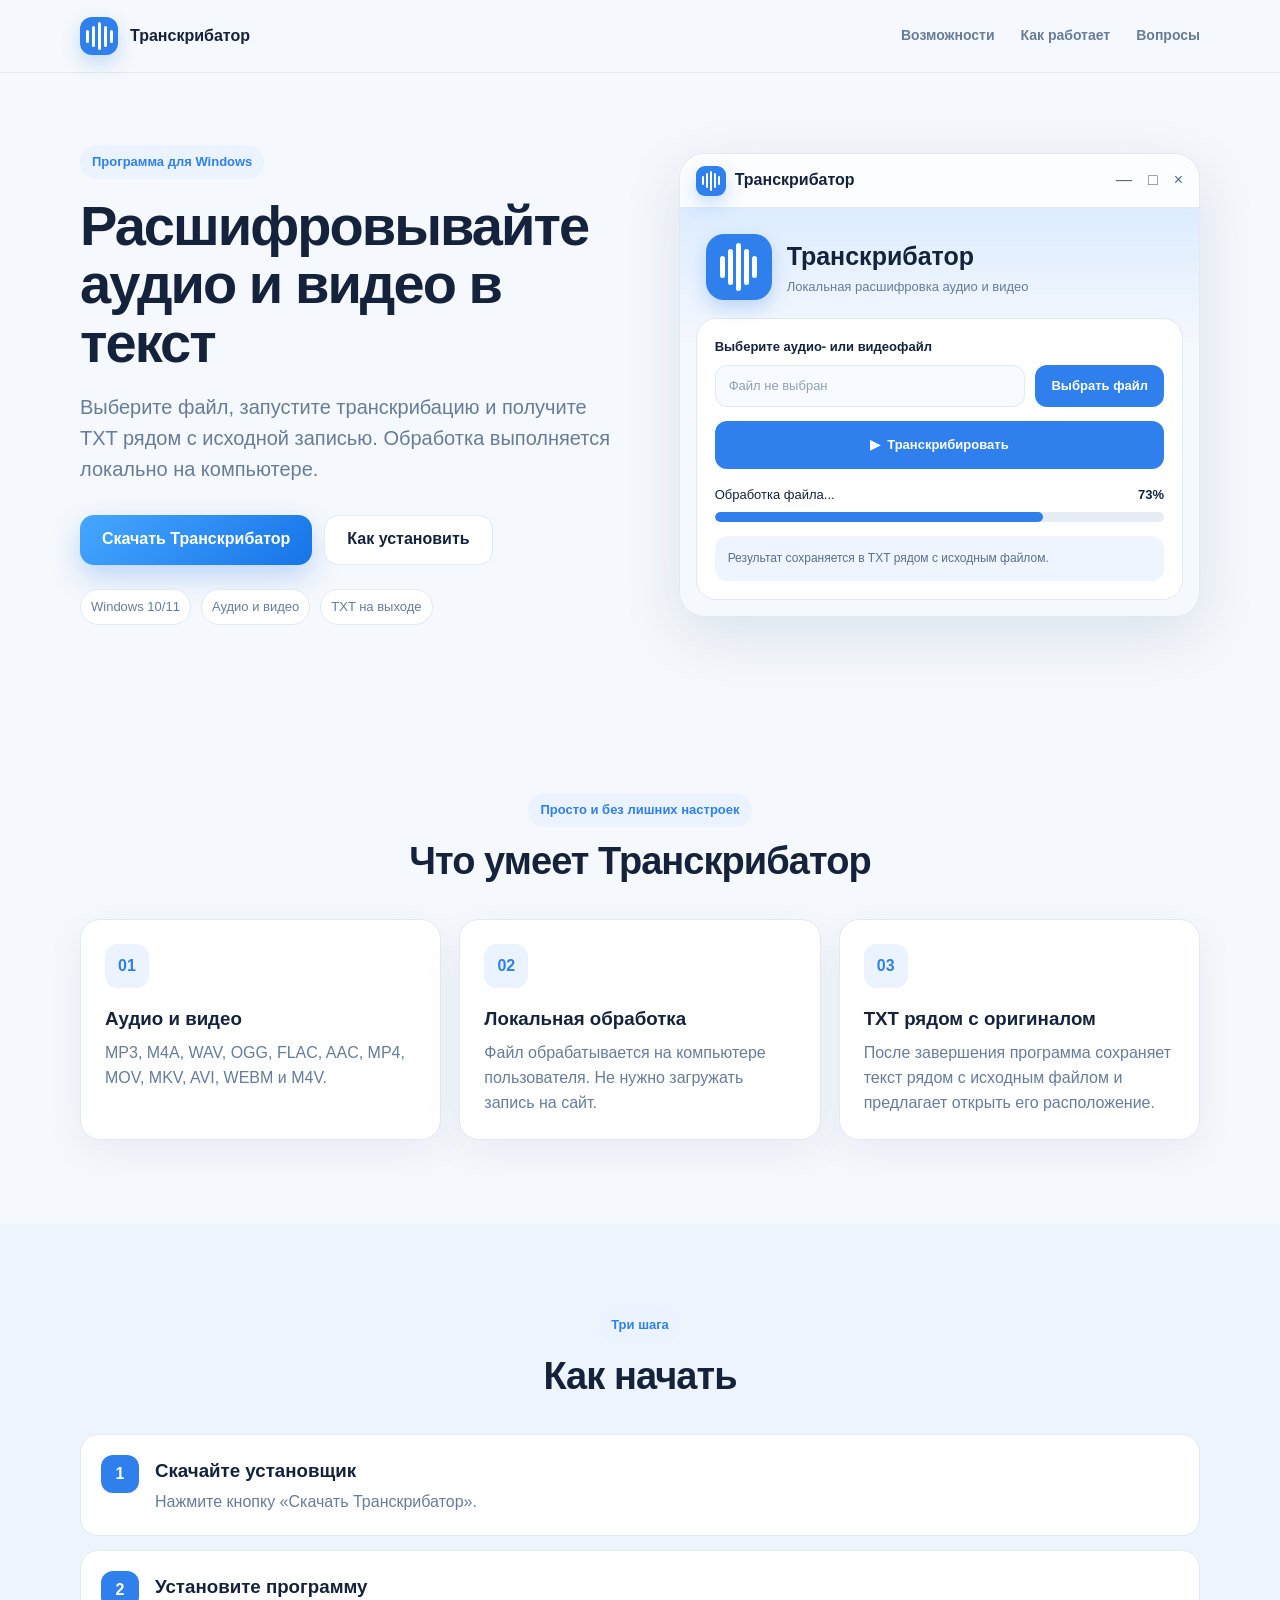
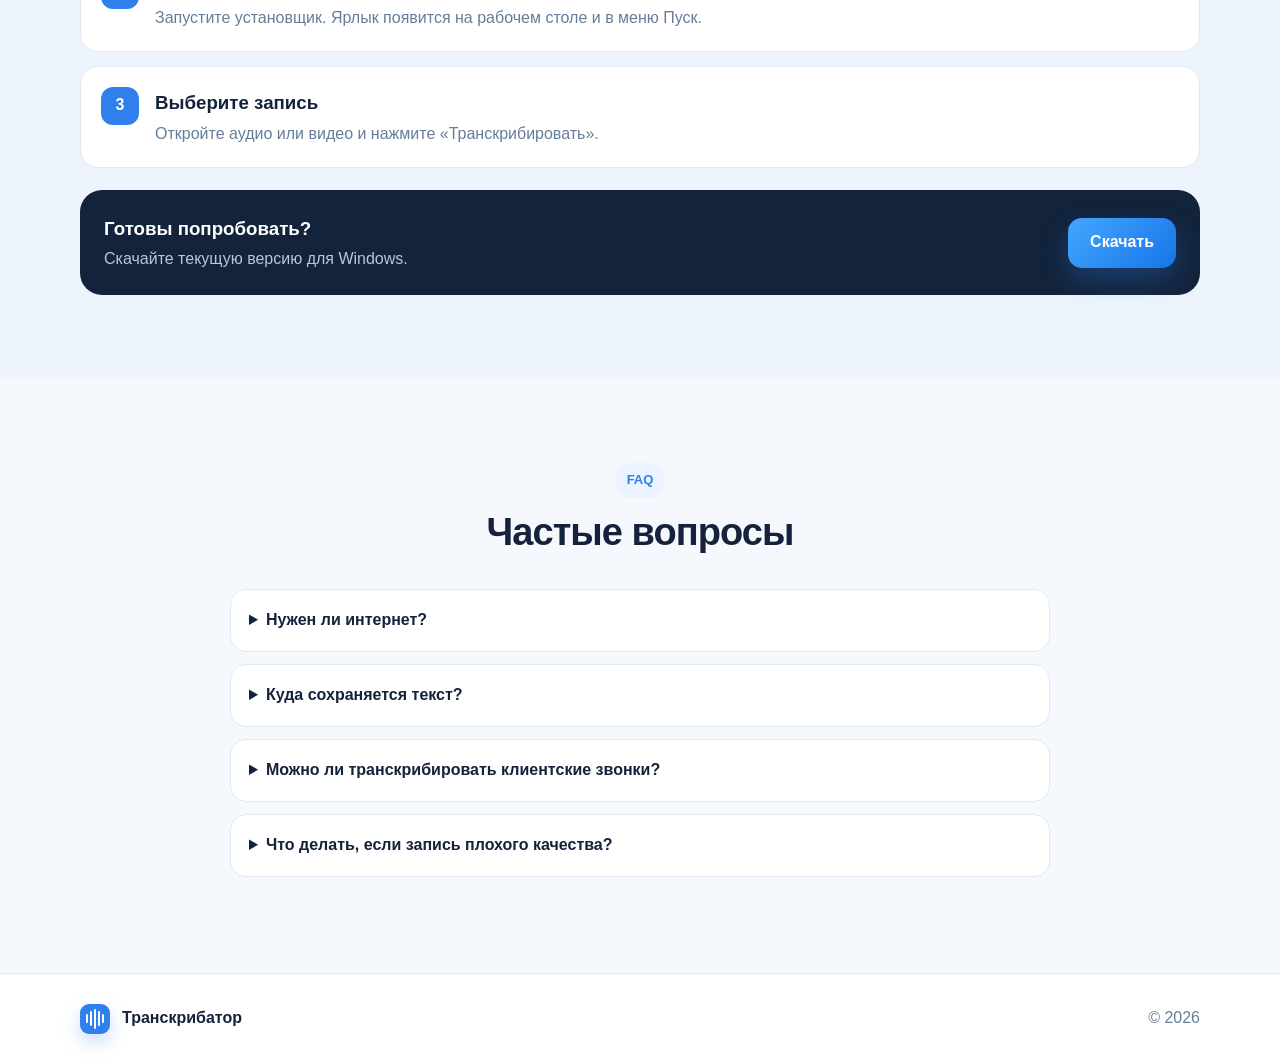
==== index.html @ 0312c775 "Add files via upload" ====
<!doctype html>
<html lang="ru">
<head>
  <meta charset="utf-8">
  <meta name="viewport" content="width=device-width, initial-scale=1">
  <meta name="description" content="Транскрибатор — локальная расшифровка аудио и видео на Windows.">
  <title>Транскрибатор — скачать</title>
  <link rel="stylesheet" href="styles.css">
</head>
<body>
<header class="topbar">
  <div class="container nav">
    <a class="brand" href="#top">
      <span class="logo"><i></i><i></i><i></i><i></i><i></i></span>
      <span>Транскрибатор</span>
    </a>
    <nav>
      <a href="#features">Возможности</a>
      <a href="#how">Как работает</a>
      <a href="#faq">Вопросы</a>
    </nav>
  </div>
</header>

<main id="top">
<section class="hero">
  <div class="container hero-grid">
    <div class="hero-copy">
      <div class="eyebrow">Программа для Windows</div>
      <h1>Расшифровывайте аудио и видео в текст</h1>
      <p class="lead">
        Выберите файл, запустите транскрибацию и получите TXT рядом с исходной записью.
        Обработка выполняется локально на компьютере.
      </p>
      <div class="cta-row">
        <a class="btn primary" href="downloads/Transcriber_Setup.exe" download>Скачать Транскрибатор</a>
        <a class="btn secondary" href="#how">Как установить</a>
      </div>
      <div class="meta">
        <span>Windows 10/11</span>
        <span>Аудио и видео</span>
        <span>TXT на выходе</span>
      </div>
    </div>

    <div class="app-card">
      <div class="window-top">
        <div class="mini-brand">
          <span class="logo small"><i></i><i></i><i></i><i></i><i></i></span>
          <strong>Транскрибатор</strong>
        </div>
        <div class="window-actions"><span>—</span><span>□</span><span>×</span></div>
      </div>
      <div class="mock-body">
        <div class="mock-header">
          <span class="logo big"><i></i><i></i><i></i><i></i><i></i></span>
          <div>
            <h3>Транскрибатор</h3>
            <p>Локальная расшифровка аудио и видео</p>
          </div>
        </div>
        <div class="mock-panel">
          <div class="label">Выберите аудио- или видеофайл</div>
          <div class="file-row">
            <div class="fake-input">Файл не выбран</div>
            <div class="fake-button">Выбрать файл</div>
          </div>
          <div class="fake-button main">▶&nbsp; Транскрибировать</div>
          <div class="progress-head"><span>Обработка файла...</span><strong>73%</strong></div>
          <div class="progress"><span></span></div>
          <div class="info-box">Результат сохраняется в TXT рядом с исходным файлом.</div>
        </div>
      </div>
    </div>
  </div>
</section>

<section id="features" class="section">
  <div class="container">
    <div class="section-heading">
      <div class="eyebrow">Просто и без лишних настроек</div>
      <h2>Что умеет Транскрибатор</h2>
    </div>
    <div class="cards">
      <article class="feature">
        <div class="icon">01</div>
        <h3>Аудио и видео</h3>
        <p>MP3, M4A, WAV, OGG, FLAC, AAC, MP4, MOV, MKV, AVI, WEBM и M4V.</p>
      </article>
      <article class="feature">
        <div class="icon">02</div>
        <h3>Локальная обработка</h3>
        <p>Файл обрабатывается на компьютере пользователя. Не нужно загружать запись на сайт.</p>
      </article>
      <article class="feature">
        <div class="icon">03</div>
        <h3>TXT рядом с оригиналом</h3>
        <p>После завершения программа сохраняет текст рядом с исходным файлом и предлагает открыть его расположение.</p>
      </article>
    </div>
  </div>
</section>

<section id="how" class="section soft">
  <div class="container">
    <div class="section-heading">
      <div class="eyebrow">Три шага</div>
      <h2>Как начать</h2>
    </div>
    <div class="steps">
      <div class="step"><span>1</span><div><h3>Скачайте установщик</h3><p>Нажмите кнопку «Скачать Транскрибатор».</p></div></div>
      <div class="step"><span>2</span><div><h3>Установите программу</h3><p>Запустите установщик. Ярлык появится на рабочем столе и в меню Пуск.</p></div></div>
      <div class="step"><span>3</span><div><h3>Выберите запись</h3><p>Откройте аудио или видео и нажмите «Транскрибировать».</p></div></div>
    </div>
    <div class="download-panel">
      <div><h3>Готовы попробовать?</h3><p>Скачайте текущую версию для Windows.</p></div>
      <a class="btn primary" href="downloads/Transcriber_Setup.exe" download>Скачать</a>
    </div>
  </div>
</section>

<section id="faq" class="section">
  <div class="container narrow">
    <div class="section-heading"><div class="eyebrow">FAQ</div><h2>Частые вопросы</h2></div>
    <details><summary>Нужен ли интернет?</summary><p>После установки и загрузки необходимых компонентов программа рассчитана на локальную работу. Для первой настройки на конкретном компьютере интернет может понадобиться.</p></details>
    <details><summary>Куда сохраняется текст?</summary><p>TXT-файл сохраняется рядом с исходной аудио- или видеозаписью.</p></details>
    <details><summary>Можно ли транскрибировать клиентские звонки?</summary><p>Технически — да. Законность записи, хранения и использования разговоров зависит от вашей ситуации и применимых требований.</p></details>
    <details><summary>Что делать, если запись плохого качества?</summary><p>Чем чище звук и разборчивее речь, тем точнее результат. Шум, тихая речь и несколько говорящих одновременно могут снизить качество распознавания.</p></details>
  </div>
</section>
</main>

<footer>
  <div class="container footer">
    <div class="brand footer-brand">
      <span class="logo small"><i></i><i></i><i></i><i></i><i></i></span>
      <span>Транскрибатор</span>
    </div>
    <div>© 2026</div>
  </div>
</footer>
</body>
</html>
---- styles.css ----
:root{
--bg:#f5f8fc;--card:#fff;--ink:#14233b;--muted:#667d9a;--line:#e1e9f3;
--blue:#2f80ed;--blue2:#1674e8;--soft:#eaf3ff;--shadow:0 18px 60px rgba(37,74,120,.12)
}
*{box-sizing:border-box}html{scroll-behavior:smooth}body{margin:0;color:var(--ink);background:var(--bg);font-family:Inter,Segoe UI,Arial,sans-serif;line-height:1.55}
a{color:inherit}.container{width:min(1120px,calc(100% - 40px));margin:auto}.narrow{width:min(820px,calc(100% - 40px))}
.topbar{position:sticky;top:0;z-index:20;background:rgba(245,248,252,.9);backdrop-filter:blur(14px);border-bottom:1px solid var(--line)}
.nav{height:72px;display:flex;align-items:center;justify-content:space-between}.brand{display:flex;align-items:center;gap:12px;text-decoration:none;font-weight:800}
nav{display:flex;gap:26px}nav a{text-decoration:none;color:var(--muted);font-weight:600;font-size:14px}
.logo{width:38px;height:38px;border-radius:12px;background:var(--blue);display:inline-flex;align-items:center;justify-content:center;gap:3px;box-shadow:0 8px 18px rgba(47,128,237,.25)}
.logo i{display:block;width:3px;border-radius:6px;background:#fff}.logo i:nth-child(1),.logo i:nth-child(5){height:13px}.logo i:nth-child(2),.logo i:nth-child(4){height:21px}.logo i:nth-child(3){height:28px}
.logo.small{width:30px;height:30px;border-radius:9px;gap:2px}.logo.small i{width:2px}.logo.small i:nth-child(1),.logo.small i:nth-child(5){height:9px}.logo.small i:nth-child(2),.logo.small i:nth-child(4){height:15px}.logo.small i:nth-child(3){height:20px}
.logo.big{width:66px;height:66px;border-radius:18px}.logo.big i{width:5px}.logo.big i:nth-child(1),.logo.big i:nth-child(5){height:22px}.logo.big i:nth-child(2),.logo.big i:nth-child(4){height:36px}.logo.big i:nth-child(3){height:48px}
.hero{padding:72px 0 84px}.hero-grid{display:grid;grid-template-columns:1.02fr .98fr;gap:56px;align-items:center}
.eyebrow{display:inline-flex;padding:7px 12px;border-radius:999px;color:var(--blue);background:var(--soft);font-weight:800;font-size:13px}
h1{font-size:56px;line-height:1.04;letter-spacing:-.035em;margin:18px 0 20px}.lead{font-size:20px;color:var(--muted);max-width:660px}
.cta-row{display:flex;gap:12px;margin-top:30px;flex-wrap:wrap}.btn{display:inline-flex;align-items:center;justify-content:center;min-height:50px;padding:0 22px;border-radius:14px;text-decoration:none;font-weight:800;transition:.2s}
.btn.primary{background:linear-gradient(135deg,#46a7ff,var(--blue2));color:#fff;box-shadow:0 12px 28px rgba(47,128,237,.28)}.btn.primary:hover{transform:translateY(-1px)}.btn.secondary{background:#fff;border:1px solid var(--line)}
.meta{display:flex;gap:10px;flex-wrap:wrap;margin-top:24px}.meta span{font-size:13px;color:var(--muted);background:#fff;border:1px solid var(--line);border-radius:999px;padding:7px 10px}
.app-card{background:#fff;border-radius:26px;border:1px solid var(--line);box-shadow:var(--shadow);overflow:hidden}.window-top{height:54px;padding:0 16px;display:flex;align-items:center;justify-content:space-between;background:#fbfdff;border-bottom:1px solid var(--line)}
.mini-brand{display:flex;align-items:center;gap:9px}.window-actions{display:flex;gap:16px;color:#566a82}.mock-body{padding:16px;background:linear-gradient(180deg,#dcecff 0,#f5f8fc 34%)}
.mock-header{display:flex;align-items:center;gap:15px;padding:10px 10px 18px}.mock-header h3{font-size:25px;margin:0 0 2px}.mock-header p{margin:0;color:var(--muted);font-size:13px}
.mock-panel{background:#fff;border:1px solid var(--line);border-radius:20px;padding:18px}.label{font-size:13px;font-weight:800;margin-bottom:8px}.file-row{display:grid;grid-template-columns:1fr auto;gap:10px}
.fake-input{height:42px;border-radius:12px;border:1px solid var(--line);background:#f7faff;color:#91a0b2;display:flex;align-items:center;padding:0 13px;font-size:13px;overflow:hidden}
.fake-button{height:42px;border-radius:12px;background:var(--blue);color:#fff;display:flex;align-items:center;justify-content:center;padding:0 16px;font-size:13px;font-weight:800}.fake-button.main{margin-top:14px;height:48px}
.progress-head{display:flex;justify-content:space-between;margin:16px 0 7px;font-size:13px}.progress{height:10px;border-radius:999px;background:#e7edf5;overflow:hidden}.progress span{display:block;width:73%;height:100%;background:var(--blue);border-radius:999px}
.info-box{margin-top:14px;background:#eef5ff;color:#58708e;border-radius:13px;padding:13px;font-size:12px}
.section{padding:84px 0}.section.soft{background:#eef4fb}.section-heading{text-align:center;margin-bottom:36px}.section-heading h2{font-size:38px;line-height:1.1;letter-spacing:-.025em;margin:14px 0 0}
.cards{display:grid;grid-template-columns:repeat(3,1fr);gap:18px}.feature{background:#fff;border:1px solid var(--line);border-radius:20px;padding:24px;box-shadow:0 12px 40px rgba(37,74,120,.06)}
.icon{width:44px;height:44px;border-radius:13px;background:var(--soft);color:var(--blue);display:flex;align-items:center;justify-content:center;font-weight:900}.feature h3{margin:16px 0 8px}.feature p{color:var(--muted);margin:0}
.steps{display:grid;gap:14px}.step{display:flex;gap:16px;align-items:flex-start;background:#fff;border:1px solid var(--line);border-radius:18px;padding:20px}.step>span{width:38px;height:38px;flex:0 0 38px;border-radius:12px;background:var(--blue);color:#fff;font-weight:900;display:flex;align-items:center;justify-content:center}
.step h3{margin:1px 0 5px}.step p{margin:0;color:var(--muted)}.download-panel{margin-top:22px;background:#13233b;color:#fff;border-radius:22px;padding:24px;display:flex;align-items:center;justify-content:space-between;gap:20px}
.download-panel h3{margin:0 0 4px}.download-panel p{margin:0;color:#b9c7d8}
details{background:#fff;border:1px solid var(--line);border-radius:16px;padding:0 18px;margin:12px 0}summary{cursor:pointer;font-weight:800;padding:18px 0}details p{color:var(--muted);margin:0;padding:0 0 18px}
footer{border-top:1px solid var(--line);background:#fff}.footer{height:90px;display:flex;align-items:center;justify-content:space-between;color:var(--muted)}.footer-brand{color:var(--ink)}
@media(max-width:900px){nav{display:none}.hero{padding-top:48px}.hero-grid{grid-template-columns:1fr;gap:38px}h1{font-size:44px}.cards{grid-template-columns:1fr}}
@media(max-width:560px){.container,.narrow{width:min(100% - 24px,1120px)}h1{font-size:38px}.lead{font-size:17px}.hero{padding:40px 0 60px}.section{padding:62px 0}.section-heading h2{font-size:31px}.file-row{grid-template-columns:1fr}.download-panel{align-items:flex-start;flex-direction:column}}
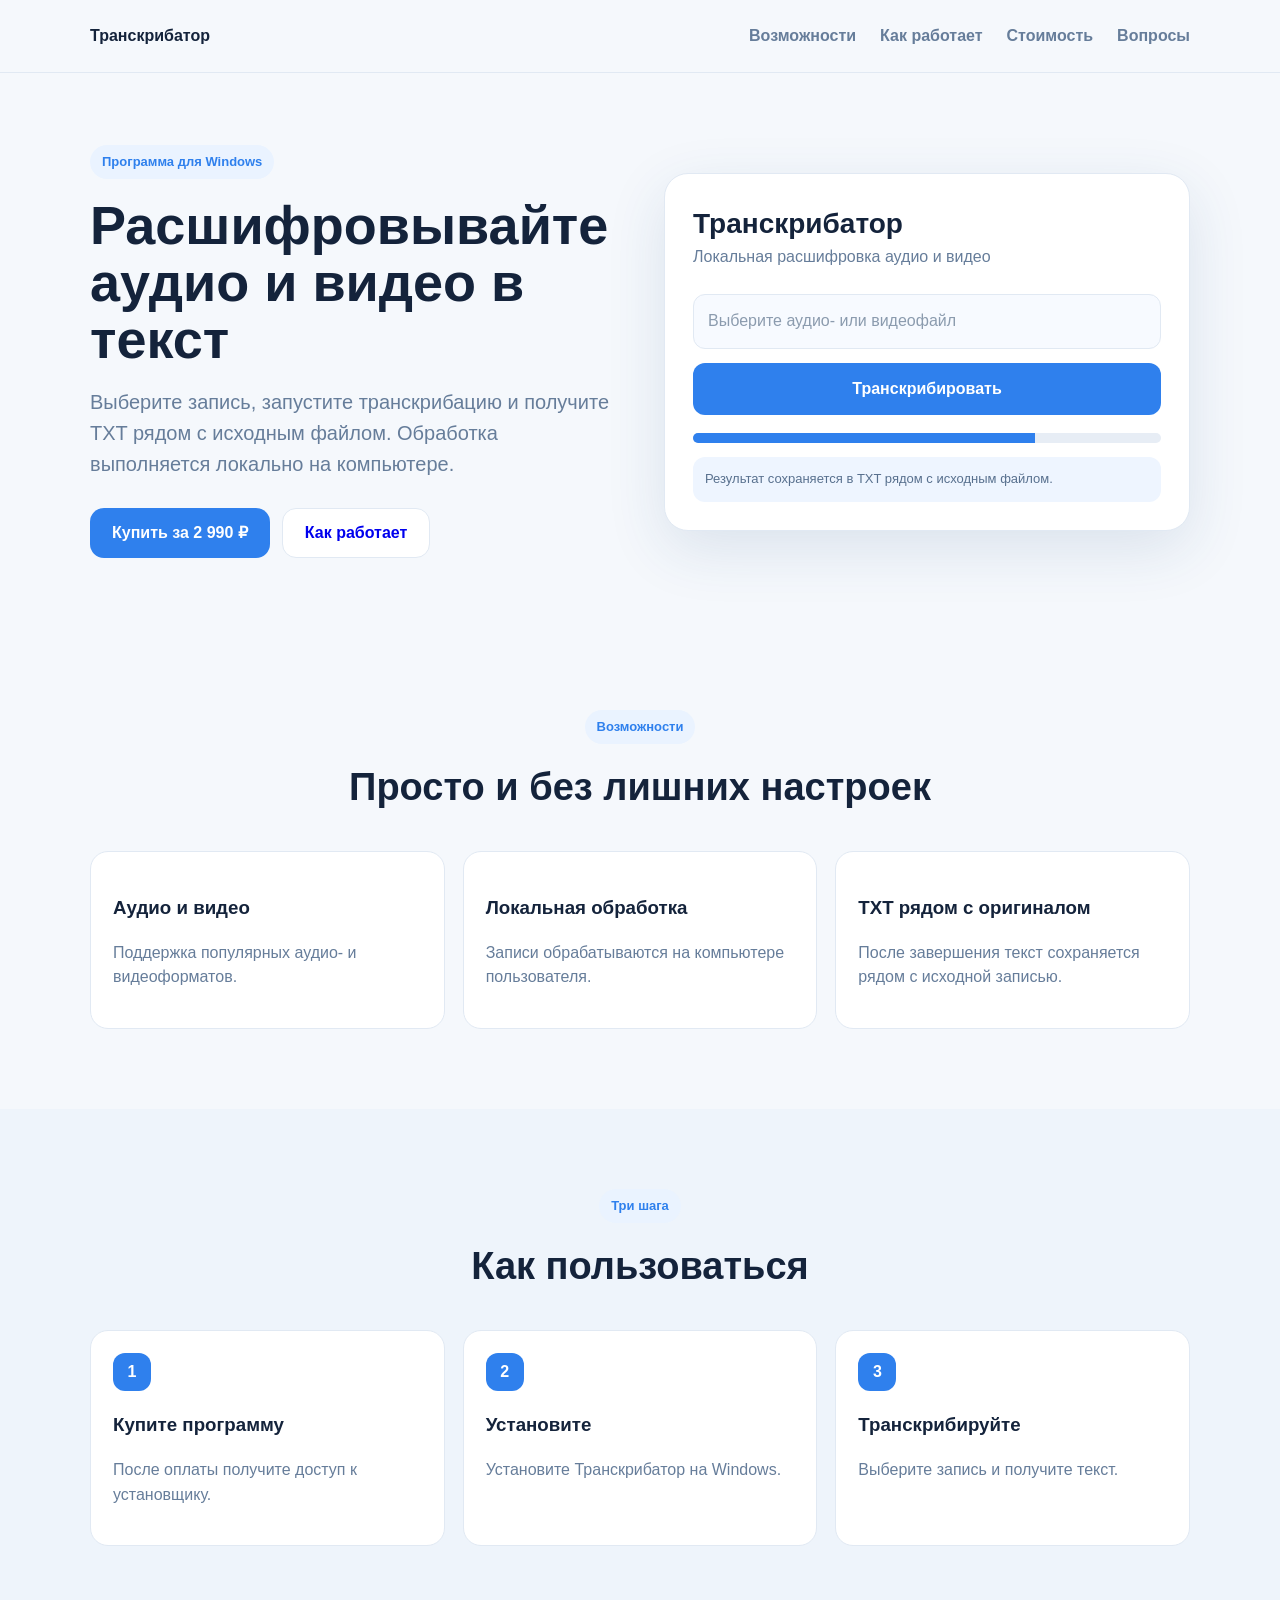
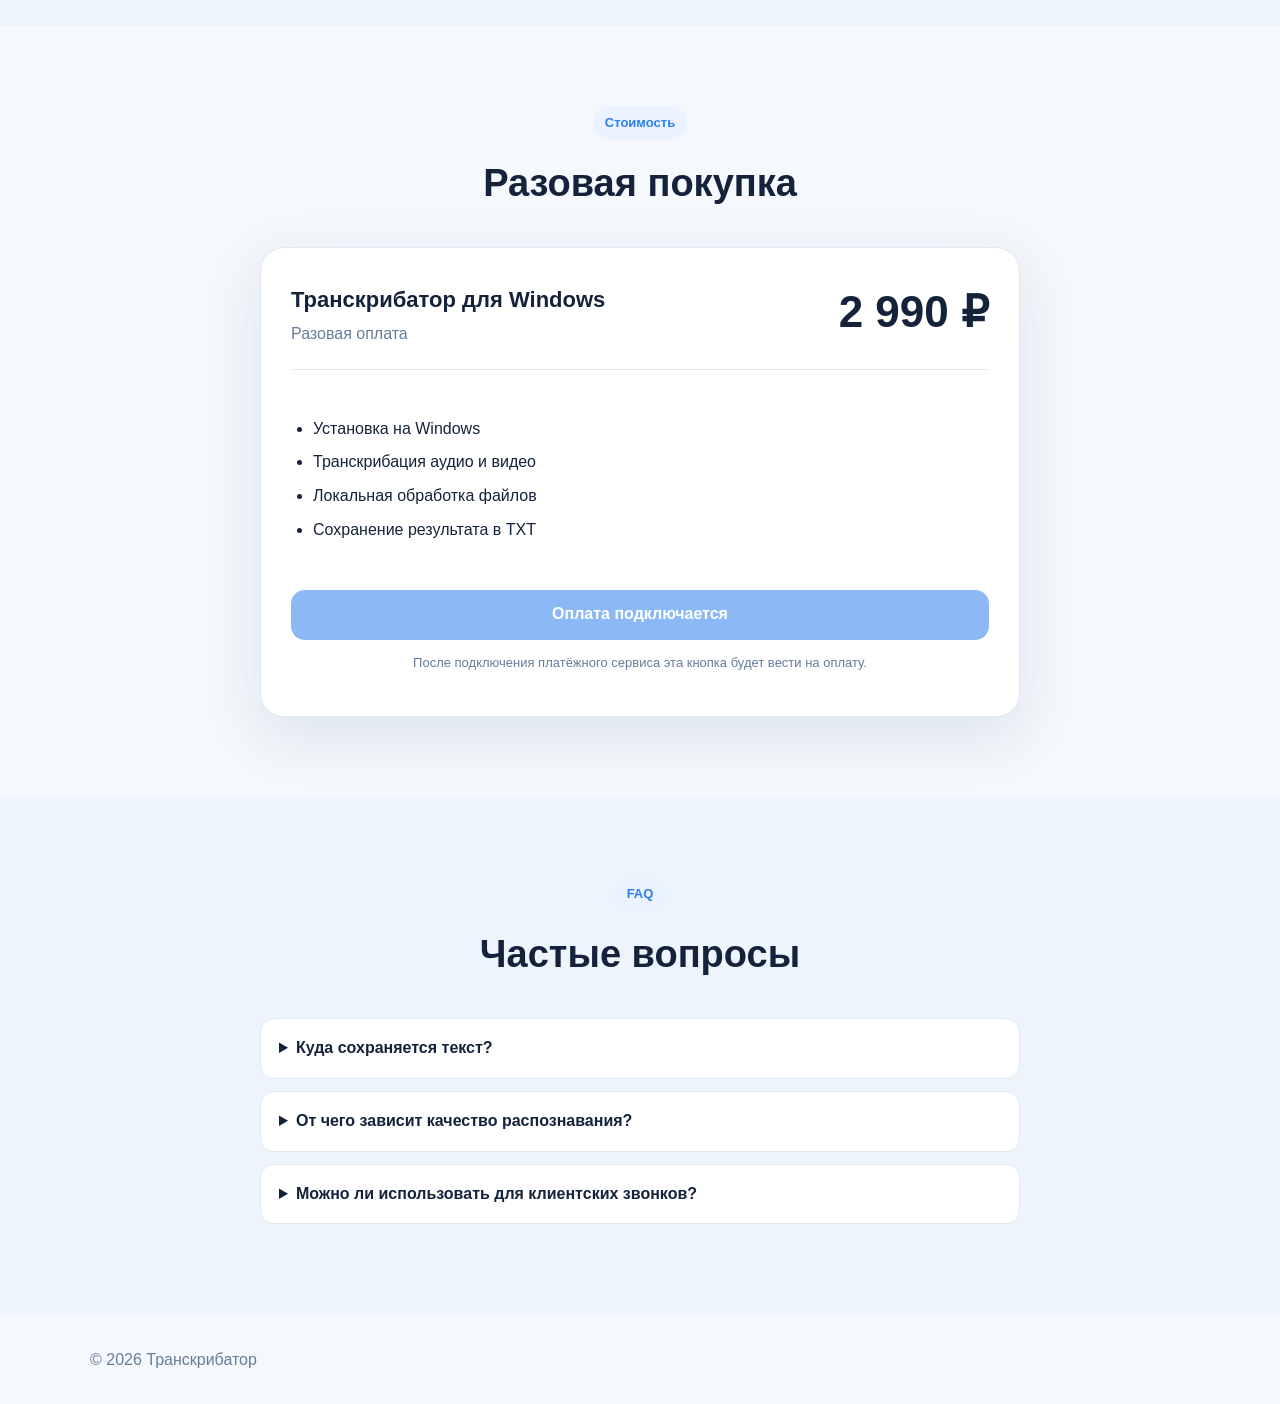
==== commit 821b4bdb: "Add files via upload" ====
--- a/index.html
+++ b/index.html
@@ -1,22 +1,19 @@
 <!doctype html>
 <html lang="ru">
 <head>
-  <meta charset="utf-8">
-  <meta name="viewport" content="width=device-width, initial-scale=1">
-  <meta name="description" content="Транскрибатор — локальная расшифровка аудио и видео на Windows.">
-  <title>Транскрибатор — скачать</title>
-  <link rel="stylesheet" href="styles.css">
+<meta charset="utf-8">
+<meta name="viewport" content="width=device-width,initial-scale=1">
+<title>Транскрибатор</title>
+<link rel="stylesheet" href="styles.css">
 </head>
 <body>
 <header class="topbar">
   <div class="container nav">
-    <a class="brand" href="#top">
-      <span class="logo"><i></i><i></i><i></i><i></i><i></i></span>
-      <span>Транскрибатор</span>
-    </a>
+    <a class="brand" href="#top">Транскрибатор</a>
     <nav>
       <a href="#features">Возможности</a>
       <a href="#how">Как работает</a>
+      <a href="#price">Стоимость</a>
       <a href="#faq">Вопросы</a>
     </nav>
   </div>
@@ -25,119 +22,78 @@
 <main id="top">
 <section class="hero">
   <div class="container hero-grid">
-    <div class="hero-copy">
+    <div>
       <div class="eyebrow">Программа для Windows</div>
       <h1>Расшифровывайте аудио и видео в текст</h1>
-      <p class="lead">
-        Выберите файл, запустите транскрибацию и получите TXT рядом с исходной записью.
-        Обработка выполняется локально на компьютере.
-      </p>
+      <p class="lead">Выберите запись, запустите транскрибацию и получите TXT рядом с исходным файлом. Обработка выполняется локально на компьютере.</p>
       <div class="cta-row">
-        <a class="btn primary" href="downloads/Transcriber_Setup.exe" download>Скачать Транскрибатор</a>
-        <a class="btn secondary" href="#how">Как установить</a>
-      </div>
-      <div class="meta">
-        <span>Windows 10/11</span>
-        <span>Аудио и видео</span>
-        <span>TXT на выходе</span>
+        <a class="btn primary" href="#price">Купить за 2 990 ₽</a>
+        <a class="btn secondary" href="#how">Как работает</a>
       </div>
     </div>
-
-    <div class="app-card">
-      <div class="window-top">
-        <div class="mini-brand">
-          <span class="logo small"><i></i><i></i><i></i><i></i><i></i></span>
-          <strong>Транскрибатор</strong>
-        </div>
-        <div class="window-actions"><span>—</span><span>□</span><span>×</span></div>
-      </div>
-      <div class="mock-body">
-        <div class="mock-header">
-          <span class="logo big"><i></i><i></i><i></i><i></i><i></i></span>
-          <div>
-            <h3>Транскрибатор</h3>
-            <p>Локальная расшифровка аудио и видео</p>
-          </div>
-        </div>
-        <div class="mock-panel">
-          <div class="label">Выберите аудио- или видеофайл</div>
-          <div class="file-row">
-            <div class="fake-input">Файл не выбран</div>
-            <div class="fake-button">Выбрать файл</div>
-          </div>
-          <div class="fake-button main">▶&nbsp; Транскрибировать</div>
-          <div class="progress-head"><span>Обработка файла...</span><strong>73%</strong></div>
-          <div class="progress"><span></span></div>
-          <div class="info-box">Результат сохраняется в TXT рядом с исходным файлом.</div>
-        </div>
-      </div>
+    <div class="mock">
+      <div class="mock-title">Транскрибатор</div>
+      <div class="mock-sub">Локальная расшифровка аудио и видео</div>
+      <div class="mock-box">Выберите аудио- или видеофайл</div>
+      <div class="mock-button">Транскрибировать</div>
+      <div class="progress"><span></span></div>
+      <div class="mock-note">Результат сохраняется в TXT рядом с исходным файлом.</div>
     </div>
   </div>
 </section>
 
 <section id="features" class="section">
   <div class="container">
-    <div class="section-heading">
-      <div class="eyebrow">Просто и без лишних настроек</div>
-      <h2>Что умеет Транскрибатор</h2>
-    </div>
+    <div class="section-heading"><div class="eyebrow">Возможности</div><h2>Просто и без лишних настроек</h2></div>
     <div class="cards">
-      <article class="feature">
-        <div class="icon">01</div>
-        <h3>Аудио и видео</h3>
-        <p>MP3, M4A, WAV, OGG, FLAC, AAC, MP4, MOV, MKV, AVI, WEBM и M4V.</p>
-      </article>
-      <article class="feature">
-        <div class="icon">02</div>
-        <h3>Локальная обработка</h3>
-        <p>Файл обрабатывается на компьютере пользователя. Не нужно загружать запись на сайт.</p>
-      </article>
-      <article class="feature">
-        <div class="icon">03</div>
-        <h3>TXT рядом с оригиналом</h3>
-        <p>После завершения программа сохраняет текст рядом с исходным файлом и предлагает открыть его расположение.</p>
-      </article>
+      <article><h3>Аудио и видео</h3><p>Поддержка популярных аудио- и видеоформатов.</p></article>
+      <article><h3>Локальная обработка</h3><p>Записи обрабатываются на компьютере пользователя.</p></article>
+      <article><h3>TXT рядом с оригиналом</h3><p>После завершения текст сохраняется рядом с исходной записью.</p></article>
     </div>
   </div>
 </section>
 
 <section id="how" class="section soft">
   <div class="container">
-    <div class="section-heading">
-      <div class="eyebrow">Три шага</div>
-      <h2>Как начать</h2>
-    </div>
+    <div class="section-heading"><div class="eyebrow">Три шага</div><h2>Как пользоваться</h2></div>
     <div class="steps">
-      <div class="step"><span>1</span><div><h3>Скачайте установщик</h3><p>Нажмите кнопку «Скачать Транскрибатор».</p></div></div>
-      <div class="step"><span>2</span><div><h3>Установите программу</h3><p>Запустите установщик. Ярлык появится на рабочем столе и в меню Пуск.</p></div></div>
-      <div class="step"><span>3</span><div><h3>Выберите запись</h3><p>Откройте аудио или видео и нажмите «Транскрибировать».</p></div></div>
-    </div>
-    <div class="download-panel">
-      <div><h3>Готовы попробовать?</h3><p>Скачайте текущую версию для Windows.</p></div>
-      <a class="btn primary" href="downloads/Transcriber_Setup.exe" download>Скачать</a>
+      <div><b>1</b><h3>Купите программу</h3><p>После оплаты получите доступ к установщику.</p></div>
+      <div><b>2</b><h3>Установите</h3><p>Установите Транскрибатор на Windows.</p></div>
+      <div><b>3</b><h3>Транскрибируйте</h3><p>Выберите запись и получите текст.</p></div>
     </div>
   </div>
 </section>
 
-<section id="faq" class="section">
+<section id="price" class="section">
+  <div class="container narrow">
+    <div class="section-heading"><div class="eyebrow">Стоимость</div><h2>Разовая покупка</h2></div>
+    <div class="price-card">
+      <div class="price-row">
+        <div><h3>Транскрибатор для Windows</h3><p>Разовая оплата</p></div>
+        <div class="price">2 990 ₽</div>
+      </div>
+      <ul>
+        <li>Установка на Windows</li>
+        <li>Транскрибация аудио и видео</li>
+        <li>Локальная обработка файлов</li>
+        <li>Сохранение результата в TXT</li>
+      </ul>
+      <a class="btn primary full disabled" href="#" onclick="return false;">Оплата подключается</a>
+      <p class="hint">После подключения платёжного сервиса эта кнопка будет вести на оплату.</p>
+    </div>
+  </div>
+</section>
+
+<section id="faq" class="section soft">
   <div class="container narrow">
     <div class="section-heading"><div class="eyebrow">FAQ</div><h2>Частые вопросы</h2></div>
-    <details><summary>Нужен ли интернет?</summary><p>После установки и загрузки необходимых компонентов программа рассчитана на локальную работу. Для первой настройки на конкретном компьютере интернет может понадобиться.</p></details>
-    <details><summary>Куда сохраняется текст?</summary><p>TXT-файл сохраняется рядом с исходной аудио- или видеозаписью.</p></details>
-    <details><summary>Можно ли транскрибировать клиентские звонки?</summary><p>Технически — да. Законность записи, хранения и использования разговоров зависит от вашей ситуации и применимых требований.</p></details>
-    <details><summary>Что делать, если запись плохого качества?</summary><p>Чем чище звук и разборчивее речь, тем точнее результат. Шум, тихая речь и несколько говорящих одновременно могут снизить качество распознавания.</p></details>
+    <details><summary>Куда сохраняется текст?</summary><p>TXT-файл сохраняется рядом с исходной записью.</p></details>
+    <details><summary>От чего зависит качество распознавания?</summary><p>Чем чище звук, тем точнее результат. Шум, тихая речь и несколько говорящих одновременно могут снизить качество.</p></details>
+    <details><summary>Можно ли использовать для клиентских звонков?</summary><p>Технически — да. Законность записи и хранения зависит от вашей ситуации и применимых требований.</p></details>
   </div>
 </section>
 </main>
 
-<footer>
-  <div class="container footer">
-    <div class="brand footer-brand">
-      <span class="logo small"><i></i><i></i><i></i><i></i><i></i></span>
-      <span>Транскрибатор</span>
-    </div>
-    <div>© 2026</div>
-  </div>
-</footer>
+<footer><div class="container footer">© 2026 Транскрибатор</div></footer>
 </body>
 </html>
--- a/styles.css
+++ b/styles.css
@@ -1,37 +1,16 @@
-:root{
---bg:#f5f8fc;--card:#fff;--ink:#14233b;--muted:#667d9a;--line:#e1e9f3;
---blue:#2f80ed;--blue2:#1674e8;--soft:#eaf3ff;--shadow:0 18px 60px rgba(37,74,120,.12)
-}
-*{box-sizing:border-box}html{scroll-behavior:smooth}body{margin:0;color:var(--ink);background:var(--bg);font-family:Inter,Segoe UI,Arial,sans-serif;line-height:1.55}
-a{color:inherit}.container{width:min(1120px,calc(100% - 40px));margin:auto}.narrow{width:min(820px,calc(100% - 40px))}
-.topbar{position:sticky;top:0;z-index:20;background:rgba(245,248,252,.9);backdrop-filter:blur(14px);border-bottom:1px solid var(--line)}
-.nav{height:72px;display:flex;align-items:center;justify-content:space-between}.brand{display:flex;align-items:center;gap:12px;text-decoration:none;font-weight:800}
-nav{display:flex;gap:26px}nav a{text-decoration:none;color:var(--muted);font-weight:600;font-size:14px}
-.logo{width:38px;height:38px;border-radius:12px;background:var(--blue);display:inline-flex;align-items:center;justify-content:center;gap:3px;box-shadow:0 8px 18px rgba(47,128,237,.25)}
-.logo i{display:block;width:3px;border-radius:6px;background:#fff}.logo i:nth-child(1),.logo i:nth-child(5){height:13px}.logo i:nth-child(2),.logo i:nth-child(4){height:21px}.logo i:nth-child(3){height:28px}
-.logo.small{width:30px;height:30px;border-radius:9px;gap:2px}.logo.small i{width:2px}.logo.small i:nth-child(1),.logo.small i:nth-child(5){height:9px}.logo.small i:nth-child(2),.logo.small i:nth-child(4){height:15px}.logo.small i:nth-child(3){height:20px}
-.logo.big{width:66px;height:66px;border-radius:18px}.logo.big i{width:5px}.logo.big i:nth-child(1),.logo.big i:nth-child(5){height:22px}.logo.big i:nth-child(2),.logo.big i:nth-child(4){height:36px}.logo.big i:nth-child(3){height:48px}
-.hero{padding:72px 0 84px}.hero-grid{display:grid;grid-template-columns:1.02fr .98fr;gap:56px;align-items:center}
-.eyebrow{display:inline-flex;padding:7px 12px;border-radius:999px;color:var(--blue);background:var(--soft);font-weight:800;font-size:13px}
-h1{font-size:56px;line-height:1.04;letter-spacing:-.035em;margin:18px 0 20px}.lead{font-size:20px;color:var(--muted);max-width:660px}
-.cta-row{display:flex;gap:12px;margin-top:30px;flex-wrap:wrap}.btn{display:inline-flex;align-items:center;justify-content:center;min-height:50px;padding:0 22px;border-radius:14px;text-decoration:none;font-weight:800;transition:.2s}
-.btn.primary{background:linear-gradient(135deg,#46a7ff,var(--blue2));color:#fff;box-shadow:0 12px 28px rgba(47,128,237,.28)}.btn.primary:hover{transform:translateY(-1px)}.btn.secondary{background:#fff;border:1px solid var(--line)}
-.meta{display:flex;gap:10px;flex-wrap:wrap;margin-top:24px}.meta span{font-size:13px;color:var(--muted);background:#fff;border:1px solid var(--line);border-radius:999px;padding:7px 10px}
-.app-card{background:#fff;border-radius:26px;border:1px solid var(--line);box-shadow:var(--shadow);overflow:hidden}.window-top{height:54px;padding:0 16px;display:flex;align-items:center;justify-content:space-between;background:#fbfdff;border-bottom:1px solid var(--line)}
-.mini-brand{display:flex;align-items:center;gap:9px}.window-actions{display:flex;gap:16px;color:#566a82}.mock-body{padding:16px;background:linear-gradient(180deg,#dcecff 0,#f5f8fc 34%)}
-.mock-header{display:flex;align-items:center;gap:15px;padding:10px 10px 18px}.mock-header h3{font-size:25px;margin:0 0 2px}.mock-header p{margin:0;color:var(--muted);font-size:13px}
-.mock-panel{background:#fff;border:1px solid var(--line);border-radius:20px;padding:18px}.label{font-size:13px;font-weight:800;margin-bottom:8px}.file-row{display:grid;grid-template-columns:1fr auto;gap:10px}
-.fake-input{height:42px;border-radius:12px;border:1px solid var(--line);background:#f7faff;color:#91a0b2;display:flex;align-items:center;padding:0 13px;font-size:13px;overflow:hidden}
-.fake-button{height:42px;border-radius:12px;background:var(--blue);color:#fff;display:flex;align-items:center;justify-content:center;padding:0 16px;font-size:13px;font-weight:800}.fake-button.main{margin-top:14px;height:48px}
-.progress-head{display:flex;justify-content:space-between;margin:16px 0 7px;font-size:13px}.progress{height:10px;border-radius:999px;background:#e7edf5;overflow:hidden}.progress span{display:block;width:73%;height:100%;background:var(--blue);border-radius:999px}
-.info-box{margin-top:14px;background:#eef5ff;color:#58708e;border-radius:13px;padding:13px;font-size:12px}
-.section{padding:84px 0}.section.soft{background:#eef4fb}.section-heading{text-align:center;margin-bottom:36px}.section-heading h2{font-size:38px;line-height:1.1;letter-spacing:-.025em;margin:14px 0 0}
-.cards{display:grid;grid-template-columns:repeat(3,1fr);gap:18px}.feature{background:#fff;border:1px solid var(--line);border-radius:20px;padding:24px;box-shadow:0 12px 40px rgba(37,74,120,.06)}
-.icon{width:44px;height:44px;border-radius:13px;background:var(--soft);color:var(--blue);display:flex;align-items:center;justify-content:center;font-weight:900}.feature h3{margin:16px 0 8px}.feature p{color:var(--muted);margin:0}
-.steps{display:grid;gap:14px}.step{display:flex;gap:16px;align-items:flex-start;background:#fff;border:1px solid var(--line);border-radius:18px;padding:20px}.step>span{width:38px;height:38px;flex:0 0 38px;border-radius:12px;background:var(--blue);color:#fff;font-weight:900;display:flex;align-items:center;justify-content:center}
-.step h3{margin:1px 0 5px}.step p{margin:0;color:var(--muted)}.download-panel{margin-top:22px;background:#13233b;color:#fff;border-radius:22px;padding:24px;display:flex;align-items:center;justify-content:space-between;gap:20px}
-.download-panel h3{margin:0 0 4px}.download-panel p{margin:0;color:#b9c7d8}
-details{background:#fff;border:1px solid var(--line);border-radius:16px;padding:0 18px;margin:12px 0}summary{cursor:pointer;font-weight:800;padding:18px 0}details p{color:var(--muted);margin:0;padding:0 0 18px}
-footer{border-top:1px solid var(--line);background:#fff}.footer{height:90px;display:flex;align-items:center;justify-content:space-between;color:var(--muted)}.footer-brand{color:var(--ink)}
-@media(max-width:900px){nav{display:none}.hero{padding-top:48px}.hero-grid{grid-template-columns:1fr;gap:38px}h1{font-size:44px}.cards{grid-template-columns:1fr}}
-@media(max-width:560px){.container,.narrow{width:min(100% - 24px,1120px)}h1{font-size:38px}.lead{font-size:17px}.hero{padding:40px 0 60px}.section{padding:62px 0}.section-heading h2{font-size:31px}.file-row{grid-template-columns:1fr}.download-panel{align-items:flex-start;flex-direction:column}}
+body{margin:0;font-family:Segoe UI,Arial,sans-serif;color:#14233b;background:#f5f8fc;line-height:1.55}
+*{box-sizing:border-box}.container{width:min(1100px,calc(100% - 40px));margin:auto}.narrow{width:min(760px,calc(100% - 40px))}
+.topbar{position:sticky;top:0;background:#f5f8fcee;border-bottom:1px solid #e1e9f3;backdrop-filter:blur(10px);z-index:10}
+.nav{height:72px;display:flex;align-items:center;justify-content:space-between}.brand{font-weight:800;text-decoration:none;color:#14233b}
+nav{display:flex;gap:24px}nav a{text-decoration:none;color:#667d9a;font-weight:600}
+.hero{padding:72px 0}.hero-grid{display:grid;grid-template-columns:1fr 1fr;gap:48px;align-items:center}
+.eyebrow{display:inline-block;padding:7px 12px;border-radius:999px;background:#eaf3ff;color:#2f80ed;font-weight:800;font-size:13px}
+h1{font-size:54px;line-height:1.05;margin:18px 0}.lead{font-size:20px;color:#667d9a}.cta-row{display:flex;gap:12px;margin-top:28px;flex-wrap:wrap}
+.btn{display:inline-flex;align-items:center;justify-content:center;min-height:50px;padding:0 22px;border-radius:14px;text-decoration:none;font-weight:800}.primary{background:#2f80ed;color:#fff}.secondary{background:#fff;border:1px solid #e1e9f3}.full{width:100%}.disabled{opacity:.55;cursor:not-allowed}
+.mock{background:#fff;border:1px solid #e1e9f3;border-radius:24px;padding:28px;box-shadow:0 18px 60px rgba(37,74,120,.12)}.mock-title{font-size:28px;font-weight:800}.mock-sub{color:#667d9a;margin-bottom:24px}.mock-box{padding:14px;background:#f7faff;border:1px solid #e1e9f3;border-radius:12px;color:#8b9bae}.mock-button{margin-top:14px;padding:14px;text-align:center;background:#2f80ed;color:#fff;border-radius:12px;font-weight:800}.progress{height:10px;background:#e7edf5;border-radius:999px;margin-top:18px;overflow:hidden}.progress span{display:block;width:73%;height:100%;background:#2f80ed}.mock-note{margin-top:14px;padding:12px;border-radius:12px;background:#eef5ff;color:#58708e;font-size:13px}
+.section{padding:80px 0}.soft{background:#eef4fb}.section-heading{text-align:center;margin-bottom:34px}.section-heading h2{font-size:38px;margin:14px 0 0}
+.cards{display:grid;grid-template-columns:repeat(3,1fr);gap:18px}.cards article,.steps>div{background:#fff;border:1px solid #e1e9f3;border-radius:18px;padding:22px}.cards p,.steps p{color:#667d9a}
+.steps{display:grid;grid-template-columns:repeat(3,1fr);gap:18px}.steps b{display:inline-grid;place-items:center;width:38px;height:38px;background:#2f80ed;color:#fff;border-radius:12px}
+.price-card{background:#fff;border:1px solid #e1e9f3;border-radius:24px;padding:30px;box-shadow:0 18px 60px rgba(37,74,120,.12)}.price-row{display:flex;justify-content:space-between;gap:20px;align-items:flex-end;border-bottom:1px solid #e1e9f3;padding-bottom:22px}.price-row h3{font-size:22px;margin:0}.price-row p{margin:5px 0 0;color:#667d9a}.price{font-size:44px;font-weight:900}.price-card ul{padding:22px 0 22px 22px}.price-card li{margin:9px 0}.hint{text-align:center;color:#667d9a;font-size:13px}
+details{background:#fff;border:1px solid #e1e9f3;border-radius:14px;padding:0 18px;margin:12px 0}summary{padding:17px 0;font-weight:800;cursor:pointer}details p{color:#667d9a;margin-top:0}.footer{height:88px;display:flex;align-items:center;color:#667d9a}
+@media(max-width:850px){nav{display:none}.hero-grid,.cards,.steps{grid-template-columns:1fr}h1{font-size:42px}.price-row{align-items:flex-start;flex-direction:column}}
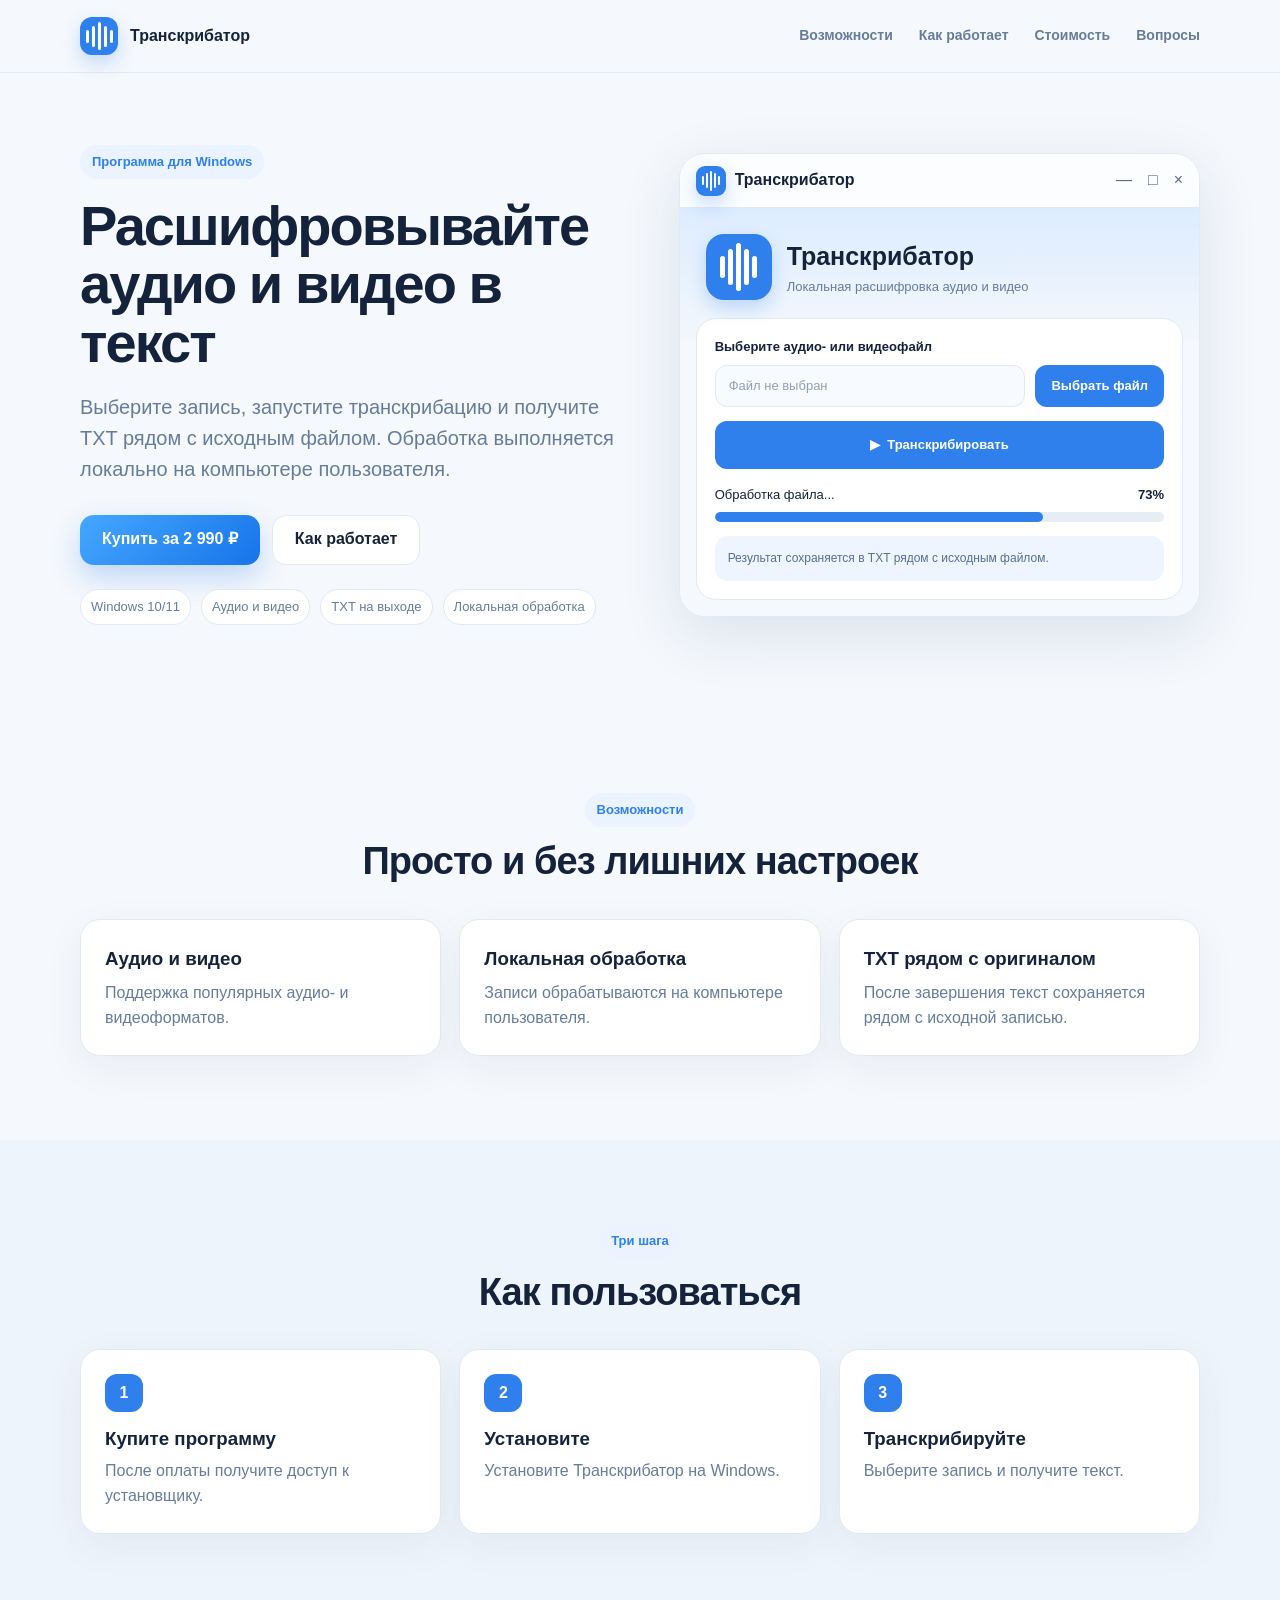
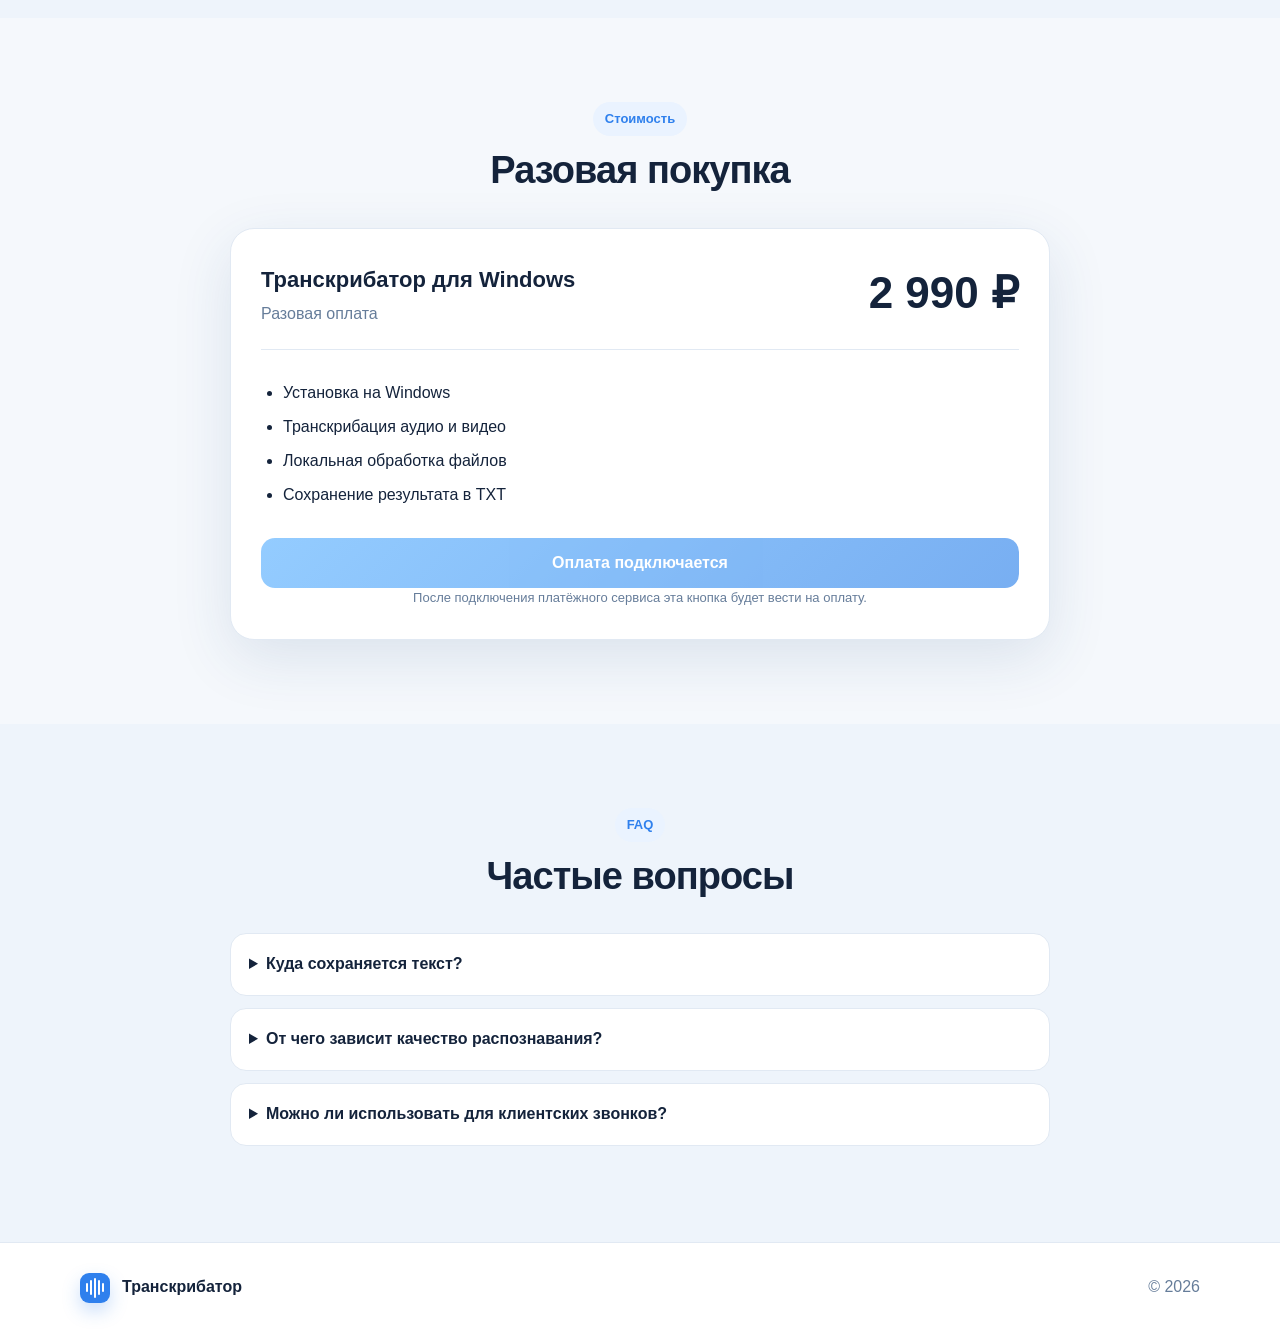
==== commit 2224d706: "Add files via upload" ====
--- a/index.html
+++ b/index.html
@@ -9,7 +9,10 @@
 <body>
 <header class="topbar">
   <div class="container nav">
-    <a class="brand" href="#top">Транскрибатор</a>
+    <a class="brand" href="#top">
+      <span class="logo"><i></i><i></i><i></i><i></i><i></i></span>
+      <span>Транскрибатор</span>
+    </a>
     <nav>
       <a href="#features">Возможности</a>
       <a href="#how">Как работает</a>
@@ -22,62 +25,127 @@
 <main id="top">
 <section class="hero">
   <div class="container hero-grid">
-    <div>
+    <div class="hero-copy">
       <div class="eyebrow">Программа для Windows</div>
       <h1>Расшифровывайте аудио и видео в текст</h1>
-      <p class="lead">Выберите запись, запустите транскрибацию и получите TXT рядом с исходным файлом. Обработка выполняется локально на компьютере.</p>
+      <p class="lead">
+        Выберите запись, запустите транскрибацию и получите TXT рядом с исходным файлом.
+        Обработка выполняется локально на компьютере пользователя.
+      </p>
       <div class="cta-row">
         <a class="btn primary" href="#price">Купить за 2 990 ₽</a>
         <a class="btn secondary" href="#how">Как работает</a>
       </div>
+      <div class="meta">
+        <span>Windows 10/11</span>
+        <span>Аудио и видео</span>
+        <span>TXT на выходе</span>
+        <span>Локальная обработка</span>
+      </div>
     </div>
-    <div class="mock">
-      <div class="mock-title">Транскрибатор</div>
-      <div class="mock-sub">Локальная расшифровка аудио и видео</div>
-      <div class="mock-box">Выберите аудио- или видеофайл</div>
-      <div class="mock-button">Транскрибировать</div>
-      <div class="progress"><span></span></div>
-      <div class="mock-note">Результат сохраняется в TXT рядом с исходным файлом.</div>
+
+    <div class="app-card">
+      <div class="window-top">
+        <div class="mini-brand">
+          <span class="logo small"><i></i><i></i><i></i><i></i><i></i></span>
+          <strong>Транскрибатор</strong>
+        </div>
+        <div class="window-actions"><span>—</span><span>□</span><span>×</span></div>
+      </div>
+
+      <div class="mock-body">
+        <div class="mock-header">
+          <span class="logo big"><i></i><i></i><i></i><i></i><i></i></span>
+          <div>
+            <h3>Транскрибатор</h3>
+            <p>Локальная расшифровка аудио и видео</p>
+          </div>
+        </div>
+
+        <div class="mock-panel">
+          <div class="label">Выберите аудио- или видеофайл</div>
+
+          <div class="file-row">
+            <div class="fake-input">Файл не выбран</div>
+            <div class="fake-button">Выбрать файл</div>
+          </div>
+
+          <div class="fake-button main">▶&nbsp; Транскрибировать</div>
+
+          <div class="progress-head">
+            <span>Обработка файла...</span>
+            <strong>73%</strong>
+          </div>
+          <div class="progress"><span></span></div>
+
+          <div class="info-box">
+            Результат сохраняется в TXT рядом с исходным файлом.
+          </div>
+        </div>
+      </div>
     </div>
   </div>
 </section>
 
 <section id="features" class="section">
   <div class="container">
-    <div class="section-heading"><div class="eyebrow">Возможности</div><h2>Просто и без лишних настроек</h2></div>
+    <div class="section-heading">
+      <div class="eyebrow">Возможности</div>
+      <h2>Просто и без лишних настроек</h2>
+    </div>
     <div class="cards">
-      <article><h3>Аудио и видео</h3><p>Поддержка популярных аудио- и видеоформатов.</p></article>
-      <article><h3>Локальная обработка</h3><p>Записи обрабатываются на компьютере пользователя.</p></article>
-      <article><h3>TXT рядом с оригиналом</h3><p>После завершения текст сохраняется рядом с исходной записью.</p></article>
+      <article class="feature">
+        <h3>Аудио и видео</h3>
+        <p>Поддержка популярных аудио- и видеоформатов.</p>
+      </article>
+      <article class="feature">
+        <h3>Локальная обработка</h3>
+        <p>Записи обрабатываются на компьютере пользователя.</p>
+      </article>
+      <article class="feature">
+        <h3>TXT рядом с оригиналом</h3>
+        <p>После завершения текст сохраняется рядом с исходной записью.</p>
+      </article>
     </div>
   </div>
 </section>
 
 <section id="how" class="section soft">
   <div class="container">
-    <div class="section-heading"><div class="eyebrow">Три шага</div><h2>Как пользоваться</h2></div>
+    <div class="section-heading">
+      <div class="eyebrow">Три шага</div>
+      <h2>Как пользоваться</h2>
+    </div>
     <div class="steps">
-      <div><b>1</b><h3>Купите программу</h3><p>После оплаты получите доступ к установщику.</p></div>
-      <div><b>2</b><h3>Установите</h3><p>Установите Транскрибатор на Windows.</p></div>
-      <div><b>3</b><h3>Транскрибируйте</h3><p>Выберите запись и получите текст.</p></div>
+      <div class="step"><b>1</b><h3>Купите программу</h3><p>После оплаты получите доступ к установщику.</p></div>
+      <div class="step"><b>2</b><h3>Установите</h3><p>Установите Транскрибатор на Windows.</p></div>
+      <div class="step"><b>3</b><h3>Транскрибируйте</h3><p>Выберите запись и получите текст.</p></div>
     </div>
   </div>
 </section>
 
 <section id="price" class="section">
   <div class="container narrow">
-    <div class="section-heading"><div class="eyebrow">Стоимость</div><h2>Разовая покупка</h2></div>
+    <div class="section-heading">
+      <div class="eyebrow">Стоимость</div>
+      <h2>Разовая покупка</h2>
+    </div>
     <div class="price-card">
       <div class="price-row">
-        <div><h3>Транскрибатор для Windows</h3><p>Разовая оплата</p></div>
+        <div>
+          <h3>Транскрибатор для Windows</h3>
+          <p>Разовая оплата</p>
+        </div>
         <div class="price">2 990 ₽</div>
       </div>
-      <ul>
+
+      <ul class="checks">
         <li>Установка на Windows</li>
         <li>Транскрибация аудио и видео</li>
         <li>Локальная обработка файлов</li>
         <li>Сохранение результата в TXT</li>
       </ul>
+
       <a class="btn primary full disabled" href="#" onclick="return false;">Оплата подключается</a>
       <p class="hint">После подключения платёжного сервиса эта кнопка будет вести на оплату.</p>
     </div>
@@ -86,14 +154,35 @@
 
 <section id="faq" class="section soft">
   <div class="container narrow">
-    <div class="section-heading"><div class="eyebrow">FAQ</div><h2>Частые вопросы</h2></div>
-    <details><summary>Куда сохраняется текст?</summary><p>TXT-файл сохраняется рядом с исходной записью.</p></details>
-    <details><summary>От чего зависит качество распознавания?</summary><p>Чем чище звук, тем точнее результат. Шум, тихая речь и несколько говорящих одновременно могут снизить качество.</p></details>
-    <details><summary>Можно ли использовать для клиентских звонков?</summary><p>Технически — да. Законность записи и хранения зависит от вашей ситуации и применимых требований.</p></details>
+    <div class="section-heading">
+      <div class="eyebrow">FAQ</div>
+      <h2>Частые вопросы</h2>
+    </div>
+
+    <details>
+      <summary>Куда сохраняется текст?</summary>
+      <p>TXT-файл сохраняется рядом с исходной записью.</p>
+    </details>
+    <details>
+      <summary>От чего зависит качество распознавания?</summary>
+      <p>Чем чище звук, тем точнее результат. Шум, тихая речь и несколько говорящих одновременно могут снизить качество.</p>
+    </details>
+    <details>
+      <summary>Можно ли использовать для клиентских звонков?</summary>
+      <p>Технически — да. Законность записи и хранения зависит от вашей ситуации и применимых требований.</p>
+    </details>
   </div>
 </section>
 </main>
 
-<footer><div class="container footer">© 2026 Транскрибатор</div></footer>
+<footer>
+  <div class="container footer">
+    <div class="brand footer-brand">
+      <span class="logo small"><i></i><i></i><i></i><i></i><i></i></span>
+      <span>Транскрибатор</span>
+    </div>
+    <div>© 2026</div>
+  </div>
+</footer>
 </body>
 </html>
--- a/styles.css
+++ b/styles.css
@@ -1,16 +1,112 @@
-body{margin:0;font-family:Segoe UI,Arial,sans-serif;color:#14233b;background:#f5f8fc;line-height:1.55}
-*{box-sizing:border-box}.container{width:min(1100px,calc(100% - 40px));margin:auto}.narrow{width:min(760px,calc(100% - 40px))}
-.topbar{position:sticky;top:0;background:#f5f8fcee;border-bottom:1px solid #e1e9f3;backdrop-filter:blur(10px);z-index:10}
-.nav{height:72px;display:flex;align-items:center;justify-content:space-between}.brand{font-weight:800;text-decoration:none;color:#14233b}
-nav{display:flex;gap:24px}nav a{text-decoration:none;color:#667d9a;font-weight:600}
-.hero{padding:72px 0}.hero-grid{display:grid;grid-template-columns:1fr 1fr;gap:48px;align-items:center}
-.eyebrow{display:inline-block;padding:7px 12px;border-radius:999px;background:#eaf3ff;color:#2f80ed;font-weight:800;font-size:13px}
-h1{font-size:54px;line-height:1.05;margin:18px 0}.lead{font-size:20px;color:#667d9a}.cta-row{display:flex;gap:12px;margin-top:28px;flex-wrap:wrap}
-.btn{display:inline-flex;align-items:center;justify-content:center;min-height:50px;padding:0 22px;border-radius:14px;text-decoration:none;font-weight:800}.primary{background:#2f80ed;color:#fff}.secondary{background:#fff;border:1px solid #e1e9f3}.full{width:100%}.disabled{opacity:.55;cursor:not-allowed}
-.mock{background:#fff;border:1px solid #e1e9f3;border-radius:24px;padding:28px;box-shadow:0 18px 60px rgba(37,74,120,.12)}.mock-title{font-size:28px;font-weight:800}.mock-sub{color:#667d9a;margin-bottom:24px}.mock-box{padding:14px;background:#f7faff;border:1px solid #e1e9f3;border-radius:12px;color:#8b9bae}.mock-button{margin-top:14px;padding:14px;text-align:center;background:#2f80ed;color:#fff;border-radius:12px;font-weight:800}.progress{height:10px;background:#e7edf5;border-radius:999px;margin-top:18px;overflow:hidden}.progress span{display:block;width:73%;height:100%;background:#2f80ed}.mock-note{margin-top:14px;padding:12px;border-radius:12px;background:#eef5ff;color:#58708e;font-size:13px}
-.section{padding:80px 0}.soft{background:#eef4fb}.section-heading{text-align:center;margin-bottom:34px}.section-heading h2{font-size:38px;margin:14px 0 0}
-.cards{display:grid;grid-template-columns:repeat(3,1fr);gap:18px}.cards article,.steps>div{background:#fff;border:1px solid #e1e9f3;border-radius:18px;padding:22px}.cards p,.steps p{color:#667d9a}
-.steps{display:grid;grid-template-columns:repeat(3,1fr);gap:18px}.steps b{display:inline-grid;place-items:center;width:38px;height:38px;background:#2f80ed;color:#fff;border-radius:12px}
-.price-card{background:#fff;border:1px solid #e1e9f3;border-radius:24px;padding:30px;box-shadow:0 18px 60px rgba(37,74,120,.12)}.price-row{display:flex;justify-content:space-between;gap:20px;align-items:flex-end;border-bottom:1px solid #e1e9f3;padding-bottom:22px}.price-row h3{font-size:22px;margin:0}.price-row p{margin:5px 0 0;color:#667d9a}.price{font-size:44px;font-weight:900}.price-card ul{padding:22px 0 22px 22px}.price-card li{margin:9px 0}.hint{text-align:center;color:#667d9a;font-size:13px}
-details{background:#fff;border:1px solid #e1e9f3;border-radius:14px;padding:0 18px;margin:12px 0}summary{padding:17px 0;font-weight:800;cursor:pointer}details p{color:#667d9a;margin-top:0}.footer{height:88px;display:flex;align-items:center;color:#667d9a}
-@media(max-width:850px){nav{display:none}.hero-grid,.cards,.steps{grid-template-columns:1fr}h1{font-size:42px}.price-row{align-items:flex-start;flex-direction:column}}
+:root{
+--bg:#f5f8fc;--card:#ffffff;--ink:#14233b;--muted:#667d9a;--line:#e1e9f3;
+--blue:#2f80ed;--blue2:#1674e8;--soft:#eaf3ff;--shadow:0 18px 60px rgba(37,74,120,.12)
+}
+*{box-sizing:border-box}
+html{scroll-behavior:smooth}
+body{margin:0;color:var(--ink);background:var(--bg);font-family:Segoe UI,Arial,sans-serif;line-height:1.55}
+a{color:inherit}
+.container{width:min(1120px,calc(100% - 40px));margin:auto}
+.narrow{width:min(820px,calc(100% - 40px))}
+.topbar{position:sticky;top:0;z-index:20;background:rgba(245,248,252,.9);backdrop-filter:blur(14px);border-bottom:1px solid var(--line)}
+.nav{height:72px;display:flex;align-items:center;justify-content:space-between}
+.brand{display:flex;align-items:center;gap:12px;text-decoration:none;font-weight:800}
+nav{display:flex;gap:26px}
+nav a{text-decoration:none;color:var(--muted);font-weight:600;font-size:14px}
+
+.logo{width:38px;height:38px;border-radius:12px;background:var(--blue);display:inline-flex;align-items:center;justify-content:center;gap:3px;box-shadow:0 8px 18px rgba(47,128,237,.25)}
+.logo i{display:block;width:3px;border-radius:6px;background:#fff}
+.logo i:nth-child(1),.logo i:nth-child(5){height:13px}
+.logo i:nth-child(2),.logo i:nth-child(4){height:21px}
+.logo i:nth-child(3){height:28px}
+
+.logo.small{width:30px;height:30px;border-radius:9px;gap:2px}
+.logo.small i{width:2px}
+.logo.small i:nth-child(1),.logo.small i:nth-child(5){height:9px}
+.logo.small i:nth-child(2),.logo.small i:nth-child(4){height:15px}
+.logo.small i:nth-child(3){height:20px}
+
+.logo.big{width:66px;height:66px;border-radius:18px}
+.logo.big i{width:5px}
+.logo.big i:nth-child(1),.logo.big i:nth-child(5){height:22px}
+.logo.big i:nth-child(2),.logo.big i:nth-child(4){height:36px}
+.logo.big i:nth-child(3){height:48px}
+
+.hero{padding:72px 0 84px}
+.hero-grid{display:grid;grid-template-columns:1.02fr .98fr;gap:56px;align-items:center}
+.eyebrow{display:inline-flex;padding:7px 12px;border-radius:999px;color:var(--blue);background:var(--soft);font-weight:800;font-size:13px}
+h1{font-size:56px;line-height:1.04;letter-spacing:-.035em;margin:18px 0 20px}
+.lead{font-size:20px;color:var(--muted);max-width:660px}
+.cta-row{display:flex;gap:12px;margin-top:30px;flex-wrap:wrap}
+.btn{display:inline-flex;align-items:center;justify-content:center;min-height:50px;padding:0 22px;border-radius:14px;text-decoration:none;font-weight:800;transition:.2s}
+.btn.primary{background:linear-gradient(135deg,#46a7ff,var(--blue2));color:#fff;box-shadow:0 12px 28px rgba(47,128,237,.28)}
+.btn.secondary{background:#fff;border:1px solid var(--line)}
+.btn.full{width:100%}
+.btn.disabled{opacity:.58;cursor:not-allowed;box-shadow:none}
+.meta{display:flex;gap:10px;flex-wrap:wrap;margin-top:24px}
+.meta span{font-size:13px;color:var(--muted);background:#fff;border:1px solid var(--line);border-radius:999px;padding:7px 10px}
+
+.app-card{background:#fff;border-radius:26px;border:1px solid var(--line);box-shadow:var(--shadow);overflow:hidden}
+.window-top{height:54px;padding:0 16px;display:flex;align-items:center;justify-content:space-between;background:#fbfdff;border-bottom:1px solid var(--line)}
+.mini-brand{display:flex;align-items:center;gap:9px}
+.window-actions{display:flex;gap:16px;color:#566a82}
+.mock-body{padding:16px;background:linear-gradient(180deg,#dcecff 0,#f5f8fc 34%)}
+.mock-header{display:flex;align-items:center;gap:15px;padding:10px 10px 18px}
+.mock-header h3{font-size:25px;margin:0 0 2px}
+.mock-header p{margin:0;color:var(--muted);font-size:13px}
+.mock-panel{background:#fff;border:1px solid var(--line);border-radius:20px;padding:18px}
+.label{font-size:13px;font-weight:800;margin-bottom:8px}
+.file-row{display:grid;grid-template-columns:1fr auto;gap:10px}
+.fake-input{height:42px;border-radius:12px;border:1px solid var(--line);background:#f7faff;color:#91a0b2;display:flex;align-items:center;padding:0 13px;font-size:13px;overflow:hidden}
+.fake-button{height:42px;border-radius:12px;background:var(--blue);color:#fff;display:flex;align-items:center;justify-content:center;padding:0 16px;font-size:13px;font-weight:800}
+.fake-button.main{margin-top:14px;height:48px}
+.progress-head{display:flex;justify-content:space-between;margin:16px 0 7px;font-size:13px}
+.progress{height:10px;border-radius:999px;background:#e7edf5;overflow:hidden}
+.progress span{display:block;width:73%;height:100%;background:var(--blue);border-radius:999px}
+.info-box{margin-top:14px;background:#eef5ff;color:#58708e;border-radius:13px;padding:13px;font-size:12px}
+
+.section{padding:84px 0}
+.section.soft{background:#eef4fb}
+.section-heading{text-align:center;margin-bottom:36px}
+.section-heading h2{font-size:38px;line-height:1.1;letter-spacing:-.025em;margin:14px 0 0}
+.cards{display:grid;grid-template-columns:repeat(3,1fr);gap:18px}
+.feature,.step{background:#fff;border:1px solid var(--line);border-radius:20px;padding:24px;box-shadow:0 12px 40px rgba(37,74,120,.06)}
+.feature h3{margin:0 0 8px}
+.feature p,.step p{color:var(--muted);margin:0}
+.steps{display:grid;grid-template-columns:repeat(3,1fr);gap:18px}
+.step b{display:inline-grid;place-items:center;width:38px;height:38px;background:var(--blue);color:#fff;border-radius:12px;margin-bottom:12px}
+.step h3{margin:0 0 6px}
+
+.price-card{background:#fff;border:1px solid var(--line);border-radius:24px;padding:30px;box-shadow:var(--shadow)}
+.price-row{display:flex;justify-content:space-between;gap:20px;align-items:flex-end;border-bottom:1px solid var(--line);padding-bottom:22px}
+.price-row h3{font-size:22px;margin:0}
+.price-row p{margin:5px 0 0;color:var(--muted)}
+.price{font-size:44px;font-weight:900}
+.checks{padding:22px 0 22px 22px;margin:0}
+.checks li{margin:9px 0}
+.hint{text-align:center;color:var(--muted);font-size:13px;margin:0}
+
+details{background:#fff;border:1px solid var(--line);border-radius:16px;padding:0 18px;margin:12px 0}
+summary{cursor:pointer;font-weight:800;padding:18px 0}
+details p{color:var(--muted);margin:0;padding:0 0 18px}
+
+footer{border-top:1px solid var(--line);background:#fff}
+.footer{height:90px;display:flex;align-items:center;justify-content:space-between;color:var(--muted)}
+.footer-brand{color:var(--ink)}
+
+@media(max-width:900px){
+  nav{display:none}
+  .hero{padding-top:48px}
+  .hero-grid,.cards,.steps{grid-template-columns:1fr;gap:28px}
+  h1{font-size:44px}
+}
+@media(max-width:560px){
+  .container,.narrow{width:min(100% - 24px,1120px)}
+  h1{font-size:38px}
+  .lead{font-size:17px}
+  .hero{padding:40px 0 60px}
+  .section{padding:62px 0}
+  .section-heading h2{font-size:31px}
+  .file-row{grid-template-columns:1fr}
+  .price-row{align-items:flex-start;flex-direction:column}
+}
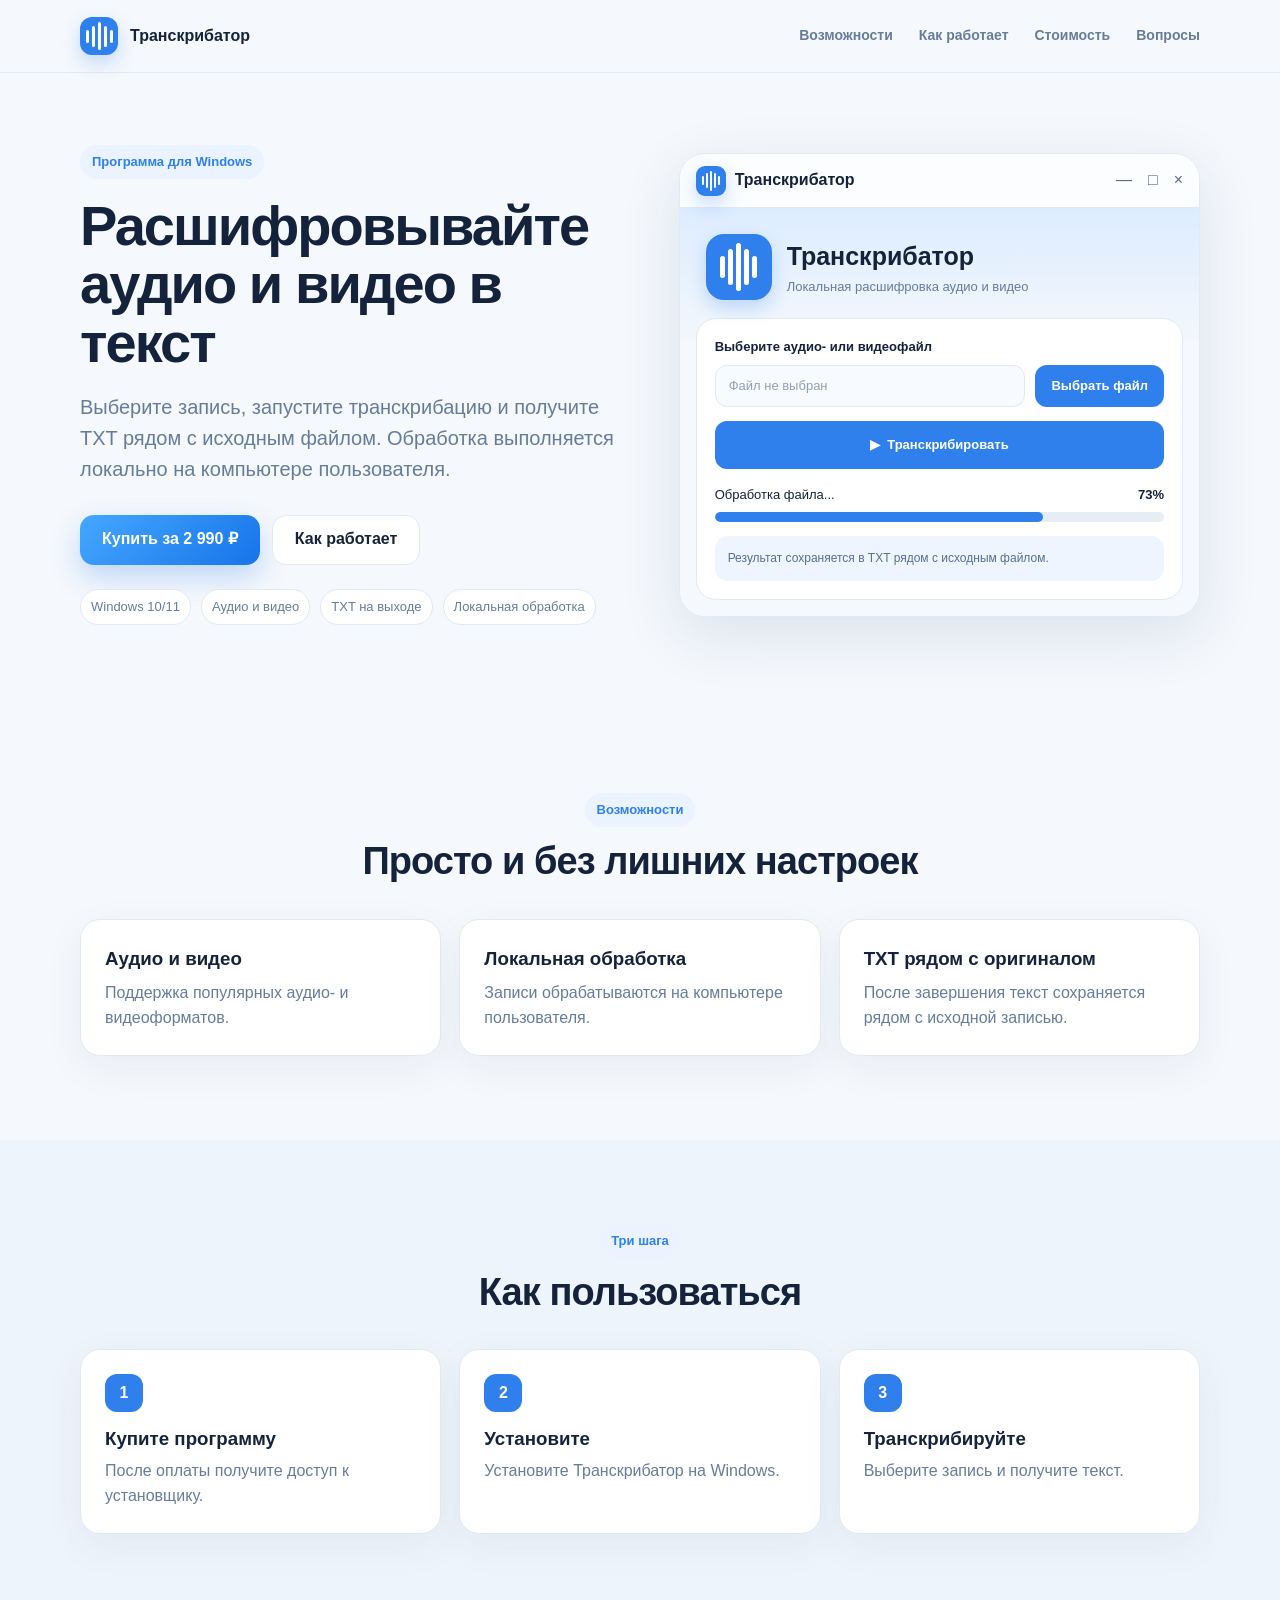
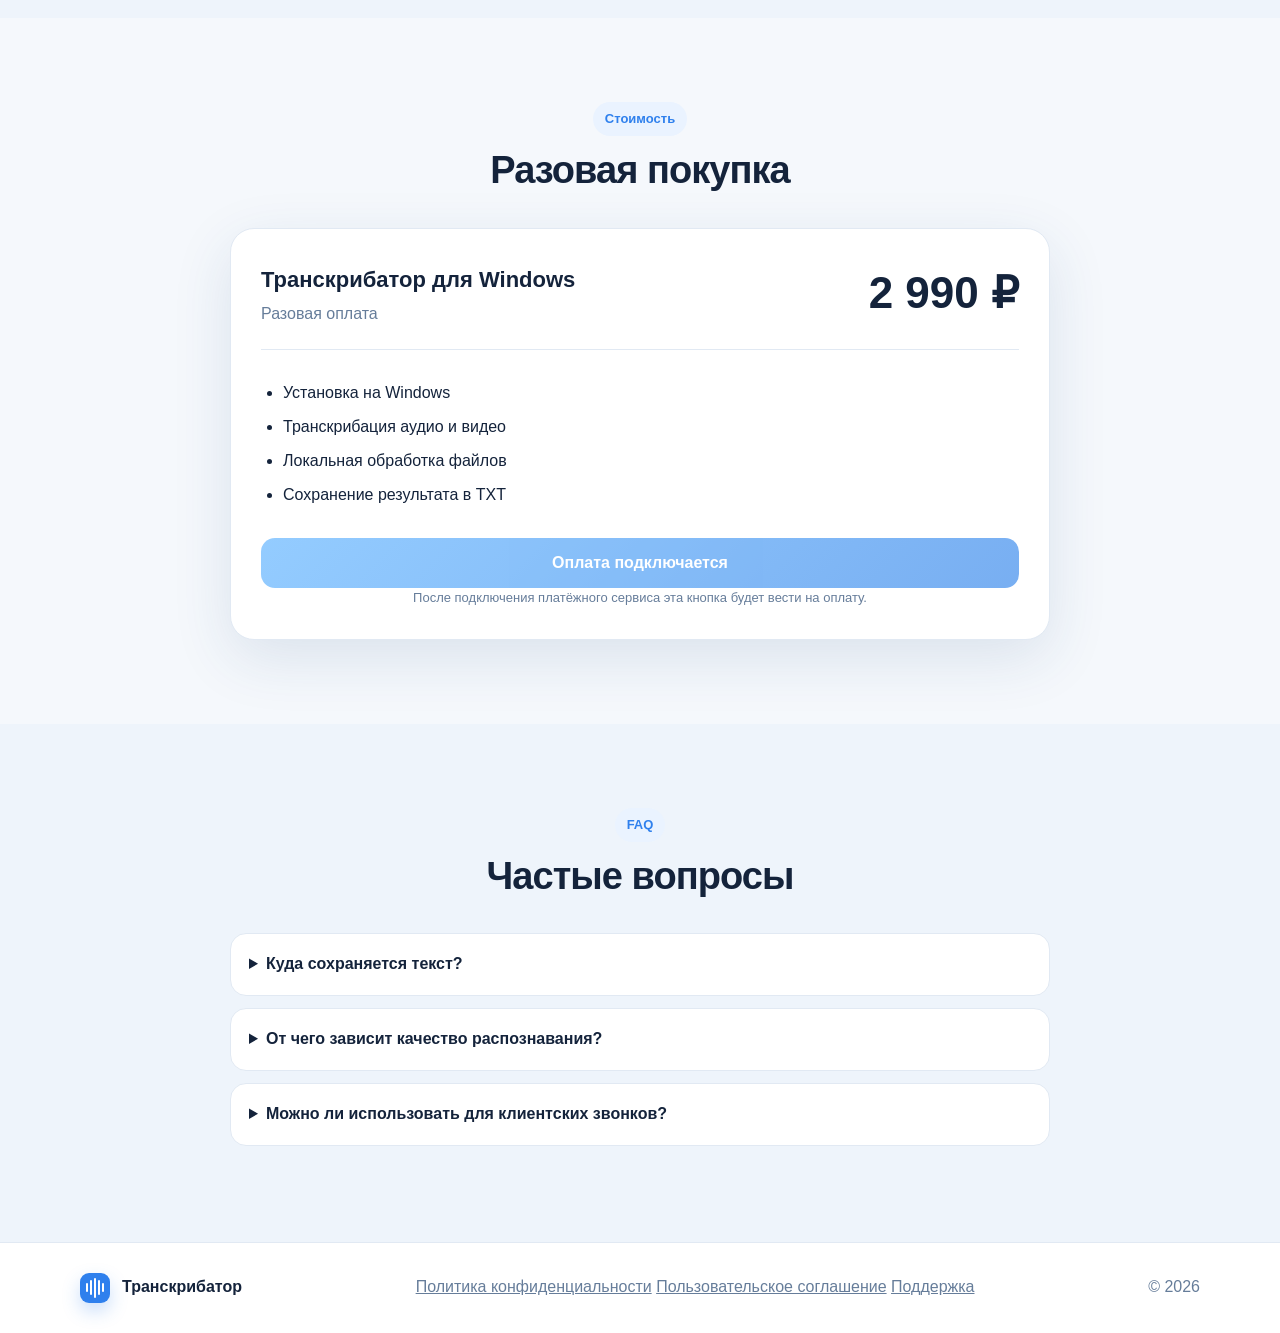
==== commit d85f8964: "Update index.html" ====
--- a/index.html
+++ b/index.html
@@ -4,6 +4,10 @@
 <meta charset="utf-8">
 <meta name="viewport" content="width=device-width,initial-scale=1">
 <title>Транскрибатор</title>
+
+<link rel="icon" href="favicon.ico" sizes="any">
+<link rel="icon" type="image/png" href="favicon-32.png" sizes="32x32">
+  
 <link rel="stylesheet" href="styles.css">
 </head>
 <body>
@@ -181,6 +185,13 @@
       <span class="logo small"><i></i><i></i><i></i><i></i><i></i></span>
       <span>Транскрибатор</span>
     </div>
+
+    <div class="footer-links">
+      <a href="privacy.html">Политика конфиденциальности</a>
+      <a href="terms.html">Пользовательское соглашение</a>
+      <a href="support.html">Поддержка</a>
+    </div>
+
     <div>© 2026</div>
   </div>
 </footer>
